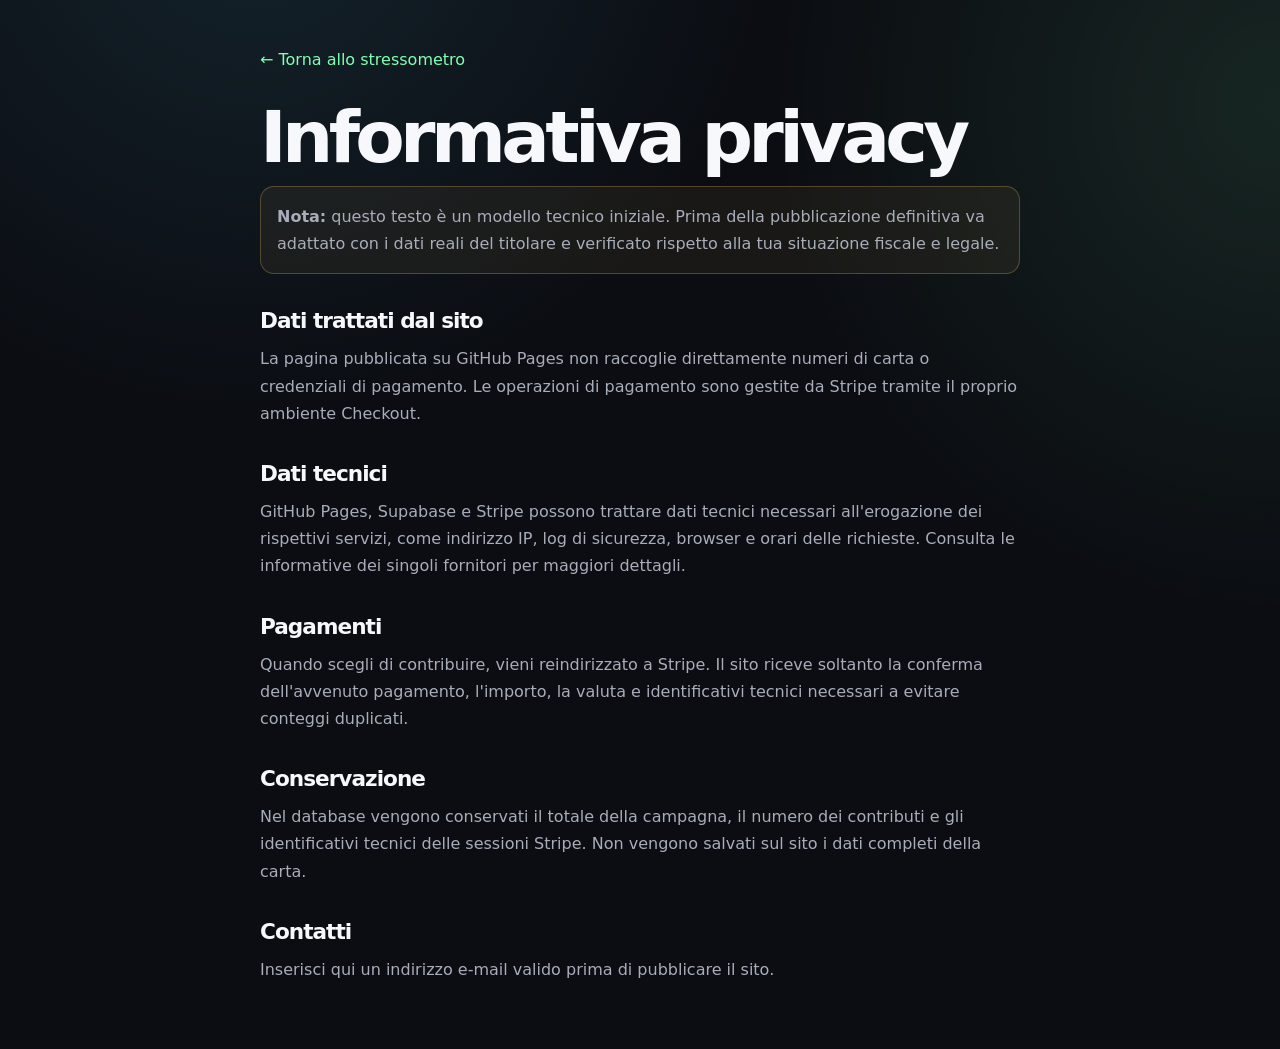
==== privacy.html @ 4b4e383a "Add files via upload" ====
<!doctype html><html lang="it"><head><meta charset="utf-8"><meta name="viewport" content="width=device-width,initial-scale=1"><meta name="theme-color" content="#11131a"><title>Privacy · Stressometro</title><link rel="stylesheet" href="styles.css"></head><body><main class="legal-page"><a class="back-link" href="./">← Torna allo stressometro</a><h1>Informativa privacy</h1><p class="legal-note"><strong>Nota:</strong> questo testo è un modello tecnico iniziale. Prima della pubblicazione definitiva va adattato con i dati reali del titolare e verificato rispetto alla tua situazione fiscale e legale.</p><h2>Dati trattati dal sito</h2><p>La pagina pubblicata su GitHub Pages non raccoglie direttamente numeri di carta o credenziali di pagamento. Le operazioni di pagamento sono gestite da Stripe tramite il proprio ambiente Checkout.</p><h2>Dati tecnici</h2><p>GitHub Pages, Supabase e Stripe possono trattare dati tecnici necessari all'erogazione dei rispettivi servizi, come indirizzo IP, log di sicurezza, browser e orari delle richieste. Consulta le informative dei singoli fornitori per maggiori dettagli.</p><h2>Pagamenti</h2><p>Quando scegli di contribuire, vieni reindirizzato a Stripe. Il sito riceve soltanto la conferma dell'avvenuto pagamento, l'importo, la valuta e identificativi tecnici necessari a evitare conteggi duplicati.</p><h2>Conservazione</h2><p>Nel database vengono conservati il totale della campagna, il numero dei contributi e gli identificativi tecnici delle sessioni Stripe. Non vengono salvati sul sito i dati completi della carta.</p><h2>Contatti</h2><p>Inserisci qui un indirizzo e-mail valido prima di pubblicare il sito.</p></main></body></html>
---- styles.css ----
:root {
  --bg: #0b0d12;
  --surface: rgba(20, 23, 31, 0.78);
  --surface-strong: #151821;
  --border: rgba(255, 255, 255, 0.09);
  --text: #f7f8fb;
  --muted: #a8adba;
  --accent: #80ffb0;
  --accent-2: #5bd5ff;
  --danger: #ff5d6c;
  --warning: #ffcc66;
  --radius-xl: 28px;
  --radius-lg: 20px;
  --shadow: 0 30px 80px rgba(0, 0, 0, 0.35);
  font-family: Inter, system-ui, -apple-system, BlinkMacSystemFont, "Segoe UI", sans-serif;
  color-scheme: dark;
}

* { box-sizing: border-box; }
html { scroll-behavior: smooth; }
body {
  margin: 0;
  min-height: 100vh;
  overflow-x: hidden;
  color: var(--text);
  background:
    radial-gradient(circle at 20% -10%, rgba(91, 213, 255, 0.11), transparent 34%),
    radial-gradient(circle at 100% 10%, rgba(128, 255, 176, 0.10), transparent 32%),
    var(--bg);
}
button, input { font: inherit; }
a { color: inherit; }

.background-orb {
  position: fixed;
  width: 420px;
  height: 420px;
  border-radius: 50%;
  filter: blur(100px);
  opacity: 0.13;
  pointer-events: none;
}
.orb-one { top: 16%; left: -220px; background: #5bd5ff; }
.orb-two { bottom: -170px; right: -180px; background: #80ffb0; }

.page-shell { width: min(1040px, calc(100% - 32px)); margin: 0 auto; padding: 28px 0 48px; }
.hero { display: flex; align-items: center; justify-content: space-between; margin-bottom: 36px; }
.brand { display: inline-flex; align-items: center; gap: 10px; text-decoration: none; font-weight: 800; letter-spacing: -0.02em; }
.brand-dot { width: 13px; height: 13px; border-radius: 50%; background: var(--accent); box-shadow: 0 0 24px rgba(128, 255, 176, 0.85); }
.live-pill { display: inline-flex; align-items: center; gap: 8px; padding: 8px 12px; border: 1px solid var(--border); border-radius: 999px; color: var(--muted); background: rgba(255,255,255,.035); font-size: .82rem; }
.live-dot { width: 7px; height: 7px; border-radius: 50%; background: var(--accent); animation: pulse 1.8s infinite; }

.meter-card, .donation-card, .how-card {
  border: 1px solid var(--border);
  border-radius: var(--radius-xl);
  background: var(--surface);
  backdrop-filter: blur(18px);
  box-shadow: var(--shadow);
}
.meter-card { padding: clamp(24px, 5vw, 52px); }
.meter-copy { max-width: 720px; }
.eyebrow { margin: 0 0 10px; color: var(--accent); text-transform: uppercase; letter-spacing: .16em; font-size: .72rem; font-weight: 800; }
h1, h2, h3, p { margin-top: 0; }
h1 { margin-bottom: 14px; font-size: clamp(2.25rem, 7vw, 5.4rem); line-height: .96; letter-spacing: -.065em; }
h2 { margin-bottom: 12px; font-size: clamp(1.65rem, 4vw, 2.5rem); letter-spacing: -.045em; }
.lead { margin-bottom: 34px; max-width: 680px; color: var(--muted); font-size: clamp(1rem, 2vw, 1.18rem); line-height: 1.65; }
.meter-value-row { display: flex; align-items: flex-end; justify-content: space-between; gap: 20px; margin-bottom: 18px; }
.meter-number-wrap { display: flex; align-items: baseline; }
.meter-number { font-size: clamp(4rem, 15vw, 8rem); font-weight: 800; line-height: .8; letter-spacing: -.08em; font-variant-numeric: tabular-nums; }
.meter-unit { margin-left: 6px; color: var(--muted); font-size: clamp(1.4rem, 4vw, 2.2rem); font-weight: 700; }
.stress-label { padding: 8px 12px; border: 1px solid var(--border); border-radius: 999px; background: rgba(255,255,255,.035); color: var(--muted); font-size: .86rem; white-space: nowrap; }
.meter-track { position: relative; height: 30px; overflow: hidden; border-radius: 999px; background: #272b35; box-shadow: inset 0 2px 8px rgba(0,0,0,.35); }
.meter-fill { width: 0%; height: 100%; border-radius: inherit; background: linear-gradient(90deg, var(--accent), var(--warning) 62%, var(--danger)); transition: width 1.1s cubic-bezier(.2,.85,.2,1); }
.meter-gloss { position: absolute; inset: 0; background: linear-gradient(180deg, rgba(255,255,255,.22), transparent 50%); pointer-events: none; }
.meter-scale { display: flex; justify-content: space-between; margin-top: 9px; color: #747b8b; font-size: .72rem; }
.stats-grid { display: grid; grid-template-columns: repeat(3, 1fr); gap: 12px; margin-top: 34px; }
.stat-box { padding: 18px; border: 1px solid var(--border); border-radius: var(--radius-lg); background: rgba(255,255,255,.025); }
.stat-label { display: block; margin-bottom: 8px; color: var(--muted); font-size: .78rem; }
.stat-box strong { font-size: clamp(1.3rem, 4vw, 1.8rem); font-variant-numeric: tabular-nums; }
.goal-area { margin-top: 26px; }
.goal-copy { display: flex; justify-content: space-between; gap: 16px; margin-bottom: 9px; color: var(--muted); font-size: .77rem; }
.goal-track { height: 6px; overflow: hidden; border-radius: 99px; background: #272b35; }
.goal-fill { height: 100%; width: 0; border-radius: inherit; background: linear-gradient(90deg, var(--accent-2), var(--accent)); transition: width 1s ease; }

.donation-card { display: grid; grid-template-columns: 1.15fr .85fr; gap: 28px 52px; margin-top: 24px; padding: clamp(24px, 5vw, 44px); }
.donation-explanation { max-width: 620px; color: var(--muted); line-height: 1.65; }
.amount-selector { align-self: center; }
.preset-buttons { display: grid; grid-template-columns: repeat(4, 1fr); gap: 8px; margin-bottom: 12px; }
.amount-button { min-height: 46px; border: 1px solid var(--border); border-radius: 13px; background: rgba(255,255,255,.035); color: var(--text); cursor: pointer; transition: transform .2s, border-color .2s, background .2s; }
.amount-button:hover { transform: translateY(-2px); border-color: rgba(128,255,176,.4); }
.amount-button.active { border-color: var(--accent); background: rgba(128,255,176,.12); box-shadow: 0 0 0 1px rgba(128,255,176,.15); }
.custom-amount { display: flex; align-items: center; justify-content: space-between; gap: 16px; padding: 11px 14px; border: 1px solid var(--border); border-radius: 13px; color: var(--muted); font-size: .85rem; }
.input-wrap { display: flex; align-items: center; gap: 4px; color: var(--text); }
.custom-amount input { width: 88px; border: 0; outline: 0; background: transparent; color: var(--text); text-align: right; font-weight: 700; }
.donate-button { grid-column: 1 / -1; display: flex; align-items: center; justify-content: center; gap: 12px; min-height: 58px; border: 0; border-radius: 16px; background: var(--accent); color: #09110d; font-weight: 800; font-size: 1rem; cursor: pointer; box-shadow: 0 12px 36px rgba(128,255,176,.18); transition: transform .2s, opacity .2s; }
.donate-button:hover:not(:disabled) { transform: translateY(-2px); }
.donate-button:disabled { cursor: not-allowed; opacity: .45; box-shadow: none; }
.payment-status { grid-column: 1 / -1; min-height: 20px; margin: -14px 0 0; color: var(--muted); font-size: .82rem; text-align: center; }
.trust-row { grid-column: 1 / -1; display: flex; justify-content: center; flex-wrap: wrap; gap: 18px; color: #858c9a; font-size: .76rem; }

.how-card { margin-top: 24px; padding: clamp(24px, 5vw, 44px); }
.steps { display: grid; grid-template-columns: repeat(3, 1fr); gap: 16px; margin-top: 24px; }
.steps article { padding: 20px; border: 1px solid var(--border); border-radius: var(--radius-lg); background: rgba(255,255,255,.025); }
.steps article > span { display: grid; place-items: center; width: 32px; height: 32px; margin-bottom: 28px; border-radius: 10px; background: rgba(128,255,176,.12); color: var(--accent); font-weight: 800; }
.steps h3 { margin-bottom: 8px; font-size: 1rem; }
.steps p { margin-bottom: 0; color: var(--muted); font-size: .84rem; line-height: 1.55; }
footer { display: flex; justify-content: space-between; gap: 20px; padding: 28px 4px 0; color: #747b8b; font-size: .76rem; }
footer p { margin: 0; }
footer nav { display: flex; gap: 18px; }
footer a { text-decoration: none; }
footer a:hover { color: var(--text); }
.toast { position: fixed; right: 22px; bottom: 22px; z-index: 10; max-width: 360px; padding: 15px 18px; border: 1px solid rgba(128,255,176,.3); border-radius: 14px; background: #171b23; box-shadow: var(--shadow); color: var(--text); font-size: .88rem; }

.legal-page { width: min(760px, calc(100% - 32px)); margin: 0 auto; padding: 50px 0; }
.legal-page .back-link { display: inline-block; margin-bottom: 34px; color: var(--accent); text-decoration: none; }
.legal-page h1 { font-size: clamp(2.2rem, 8vw, 4.5rem); }
.legal-page h2 { margin-top: 34px; font-size: 1.35rem; }
.legal-page p, .legal-page li { color: var(--muted); line-height: 1.7; }
.legal-note { padding: 16px; border: 1px solid rgba(255,204,102,.25); border-radius: 14px; background: rgba(255,204,102,.06); }

@keyframes pulse { 0%,100% { opacity: 1; box-shadow: 0 0 0 0 rgba(128,255,176,.3); } 50% { opacity: .55; box-shadow: 0 0 0 6px rgba(128,255,176,0); } }
@media (prefers-reduced-motion: reduce) { *, *::before, *::after { scroll-behavior: auto !important; animation-duration: .01ms !important; animation-iteration-count: 1 !important; transition-duration: .01ms !important; } }
@media (max-width: 760px) {
  .page-shell { width: min(100% - 20px, 1040px); padding-top: 18px; }
  .hero { margin-bottom: 20px; }
  .meter-card, .donation-card, .how-card { border-radius: 22px; }
  .meter-value-row { align-items: flex-start; flex-direction: column; }
  .stats-grid, .steps { grid-template-columns: 1fr; }
  .donation-card { grid-template-columns: 1fr; gap: 22px; }
  .goal-copy { flex-direction: column; gap: 4px; }
  footer { flex-direction: column; }
}
@media (max-width: 430px) {
  .live-pill { font-size: 0; }
  .live-pill::after { content: "Live"; font-size: .78rem; }
  .preset-buttons { grid-template-columns: repeat(2, 1fr); }
}
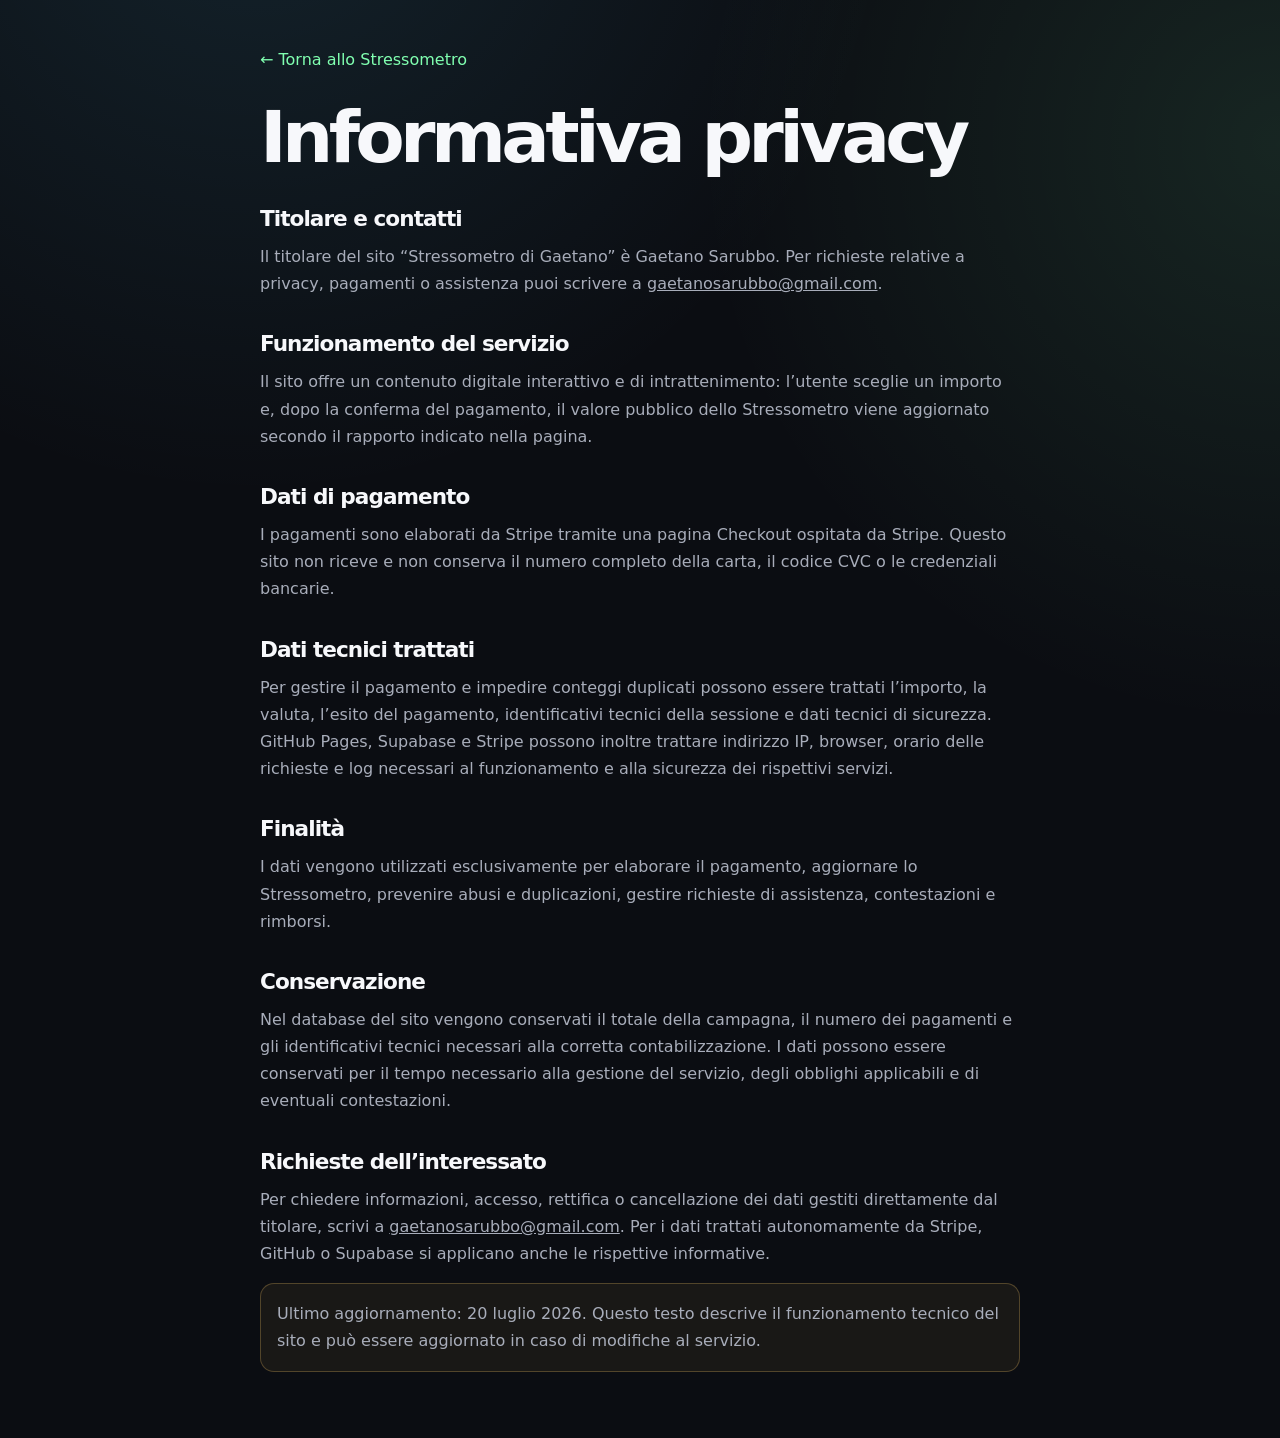
==== commit 88d40591: "Add files via upload" ====
--- a/privacy.html
+++ b/privacy.html
@@ -1 +1,39 @@
-<!doctype html><html lang="it"><head><meta charset="utf-8"><meta name="viewport" content="width=device-width,initial-scale=1"><meta name="theme-color" content="#11131a"><title>Privacy · Stressometro</title><link rel="stylesheet" href="styles.css"></head><body><main class="legal-page"><a class="back-link" href="./">← Torna allo stressometro</a><h1>Informativa privacy</h1><p class="legal-note"><strong>Nota:</strong> questo testo è un modello tecnico iniziale. Prima della pubblicazione definitiva va adattato con i dati reali del titolare e verificato rispetto alla tua situazione fiscale e legale.</p><h2>Dati trattati dal sito</h2><p>La pagina pubblicata su GitHub Pages non raccoglie direttamente numeri di carta o credenziali di pagamento. Le operazioni di pagamento sono gestite da Stripe tramite il proprio ambiente Checkout.</p><h2>Dati tecnici</h2><p>GitHub Pages, Supabase e Stripe possono trattare dati tecnici necessari all'erogazione dei rispettivi servizi, come indirizzo IP, log di sicurezza, browser e orari delle richieste. Consulta le informative dei singoli fornitori per maggiori dettagli.</p><h2>Pagamenti</h2><p>Quando scegli di contribuire, vieni reindirizzato a Stripe. Il sito riceve soltanto la conferma dell'avvenuto pagamento, l'importo, la valuta e identificativi tecnici necessari a evitare conteggi duplicati.</p><h2>Conservazione</h2><p>Nel database vengono conservati il totale della campagna, il numero dei contributi e gli identificativi tecnici delle sessioni Stripe. Non vengono salvati sul sito i dati completi della carta.</p><h2>Contatti</h2><p>Inserisci qui un indirizzo e-mail valido prima di pubblicare il sito.</p></main></body></html>
+<!doctype html>
+<html lang="it">
+<head>
+  <meta charset="utf-8">
+  <meta name="viewport" content="width=device-width,initial-scale=1">
+  <meta name="theme-color" content="#11131a">
+  <title>Privacy · Stressometro di Gaetano</title>
+  <link rel="stylesheet" href="styles.css">
+</head>
+<body>
+  <main class="legal-page">
+    <a class="back-link" href="./">← Torna allo Stressometro</a>
+    <h1>Informativa privacy</h1>
+
+    <h2>Titolare e contatti</h2>
+    <p>Il titolare del sito “Stressometro di Gaetano” è Gaetano Sarubbo. Per richieste relative a privacy, pagamenti o assistenza puoi scrivere a <a href="mailto:gaetanosarubbo@gmail.com">gaetanosarubbo@gmail.com</a>.</p>
+
+    <h2>Funzionamento del servizio</h2>
+    <p>Il sito offre un contenuto digitale interattivo e di intrattenimento: l’utente sceglie un importo e, dopo la conferma del pagamento, il valore pubblico dello Stressometro viene aggiornato secondo il rapporto indicato nella pagina.</p>
+
+    <h2>Dati di pagamento</h2>
+    <p>I pagamenti sono elaborati da Stripe tramite una pagina Checkout ospitata da Stripe. Questo sito non riceve e non conserva il numero completo della carta, il codice CVC o le credenziali bancarie.</p>
+
+    <h2>Dati tecnici trattati</h2>
+    <p>Per gestire il pagamento e impedire conteggi duplicati possono essere trattati l’importo, la valuta, l’esito del pagamento, identificativi tecnici della sessione e dati tecnici di sicurezza. GitHub Pages, Supabase e Stripe possono inoltre trattare indirizzo IP, browser, orario delle richieste e log necessari al funzionamento e alla sicurezza dei rispettivi servizi.</p>
+
+    <h2>Finalità</h2>
+    <p>I dati vengono utilizzati esclusivamente per elaborare il pagamento, aggiornare lo Stressometro, prevenire abusi e duplicazioni, gestire richieste di assistenza, contestazioni e rimborsi.</p>
+
+    <h2>Conservazione</h2>
+    <p>Nel database del sito vengono conservati il totale della campagna, il numero dei pagamenti e gli identificativi tecnici necessari alla corretta contabilizzazione. I dati possono essere conservati per il tempo necessario alla gestione del servizio, degli obblighi applicabili e di eventuali contestazioni.</p>
+
+    <h2>Richieste dell’interessato</h2>
+    <p>Per chiedere informazioni, accesso, rettifica o cancellazione dei dati gestiti direttamente dal titolare, scrivi a <a href="mailto:gaetanosarubbo@gmail.com">gaetanosarubbo@gmail.com</a>. Per i dati trattati autonomamente da Stripe, GitHub o Supabase si applicano anche le rispettive informative.</p>
+
+    <p class="legal-note">Ultimo aggiornamento: 20 luglio 2026. Questo testo descrive il funzionamento tecnico del sito e può essere aggiornato in caso di modifiche al servizio.</p>
+  </main>
+</body>
+</html>
